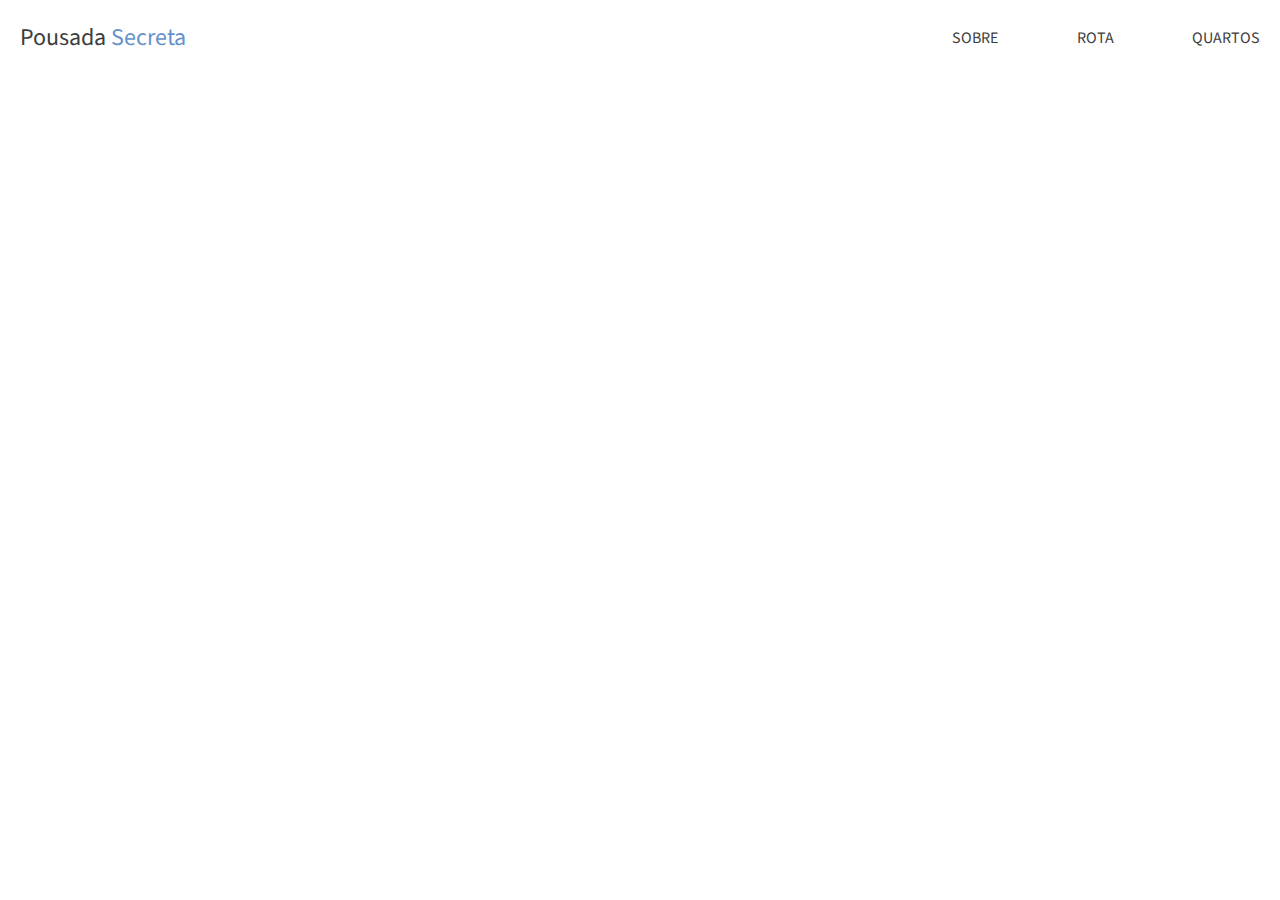
==== quartos.html @ d2c9845a "Inicio código quartos e CSS" ====
<!DOCTYPE html>
<html>

<head>
    <meta charset="UTF-8">
    <title>Quartos - Pousada Secreta</title>
    <link
    href="https://fonts.googleapis.com/css2?family=Source+Sans+Pro:ital,wght@0,200;0,300;0,400;0,600;0,700;0,900;1,200;1,300;1,400;1,600;1,700;1,900&display=swap"
    rel="stylesheet" />
    <link rel="stylesheet" href="./css/estilo.css" />
    <link rel="stylesheet" href="./css/estilo-quartos.css" />
</head>

<body>
    <div class="topo">
        <div class="container-topo limitar-secao">
            <div class="container-link-logotipo">
                <a href="index.html">Pousada <span>Secreta</span></a>
            </div>
            <div class="container-links">
                <a class="link-topo" href="#sobre">SOBRE</a>
                <a class="link-topo" href="#rota">ROTA</a>
                <a class="link-topo" href="quartos.html">QUARTOS</a>
            </div>
        </div>
    </div>

    
</body>
</html>
---- css/estilo.css ----
* {
    margin: 0;
    padding: 0;
    box-sizing: border-box;
    font-family: 'Source Sans Pro', sans-serif;
}

.limitar-secao {
    width: 100%;
    max-width: 1440px;
    margin: 0 auto;
}

/* Estilização topo */
.topo {
    width: 100%;
    position: fixed;
    background-color: #fff;
}

.container-topo {
    display: flex;
    align-items: center;
    justify-content: space-between;
    flex-wrap: wrap;
    gap: 30px;
    padding: 20px;
    color: #3d3d3d;
}

.container-link-logotipo {
    flex: 1 0 60%;
}

.container-link-logotipo a {
    font-size: 24px;
    text-decoration: none;
    color: #3d3d3d;
}

.container-link-logotipo span {
    color: #6592c9;
}

.container-links {
    flex: 1 0 150px;
    display: flex;
    justify-content: space-between;
}

.link-topo {
    text-decoration: none;
    color: #3d3d3d;
}


/* Estilização do conteúdo principal */

.banner {
    width: 100%;
    height: 100vh;
    padding: 0 20px;
    background-image: url(../assets/img-fundo.jpg);
    background-position: center;
    background-size: cover;

    display: flex;
    justify-content: center;
    align-items: center;
}

.container-titulo-site {
    display: flex;
    flex-direction: column;
    align-items: center;
    gap: 40px;
    padding: 40px 20px;
    font-size: 28px;
    color: #fff;
    background-color: #0a9077b3;
    border: 1px solid #fff;
    border-radius: 4px;
    text-align: center;
}

.secao-container {
    display: flex;
    flex-direction: column;
    gap: 60px;
    padding: 100px 20px;
    text-align: center;
}

.container-descricao {
    display: flex;
    flex-direction: column;
    gap: 20px;
}

.container-descricao h2 {
    font-size: 32px;
    font-weight: 500;
}

.container-quartos {
    display: flex;
    justify-content: space-between;
    gap: 40px;
    flex-wrap: wrap;
}

.quarto {
    flex: 1 0 250px;
    text-decoration: none;
    color: #3d3d3d;
    padding-bottom: 10px;
    border-bottom: 2px solid #00836a;
}

.quarto img {
    width: 100%;
    margin-bottom: 10px;
}

.quarto a {
    text-decoration: none;
    color: #333;
}

.secao-container h2 {
    font-size: 32px;
    font-weight: 500;
}

#rota {
    padding: 0px;
}



/* Estilização seção sobre */
.container-cards {
    max-width: 1024px;
    margin: 0 auto;
    display: flex;
    flex-wrap: wrap;
    justify-content: space-between;
    gap: 30px;
}

.card {
    flex: 1 0 350px;
    height: 130px;
    display: flex;
    align-items: center;
    justify-content: space-between;
    gap: 10px;
    text-align: left;
    background-color: #f1f1f1;
}

.container-card-descricao {
    width: 100%;
    height: 100%;
    padding: 0px 10px;
    display: flex;
    flex-direction: column;
    justify-content: center;
    gap: 10px;
}

.container-card-img {
    width: 30%;
    height: 100%;
}

.container-card-img img {
    width: 100%;
    height: 100%;
    object-fit: cover;
}


/* Estilização do rodapé */
.rodape {
    background-color: #49997d;
    color: #fff;
}

.container-info {
    padding: 20px;
    display: flex;
    flex-wrap: wrap;
    justify-content: space-between;
    gap: 30px;
}

.card-info-rodape {
    flex: 1 0 300px;
    display: flex;
    justify-content: center;
    align-items: center;    
}

.card-info-rodape h4 {
    font-size: 22px;
}

.card-info-rodape a {
    display: flex;
    align-items: center;
    color: #fff;
    text-decoration: none;
}

.card-info-rodape p {
    margin-left: 10px;
}

.card-info-rodape img {
    width: 40px;
    height: 40px;
}

.container-copyright {
    padding: 20px;
    font-weight: 600;
    text-align: center;
    border-top: 1px solid #3b7863;
}
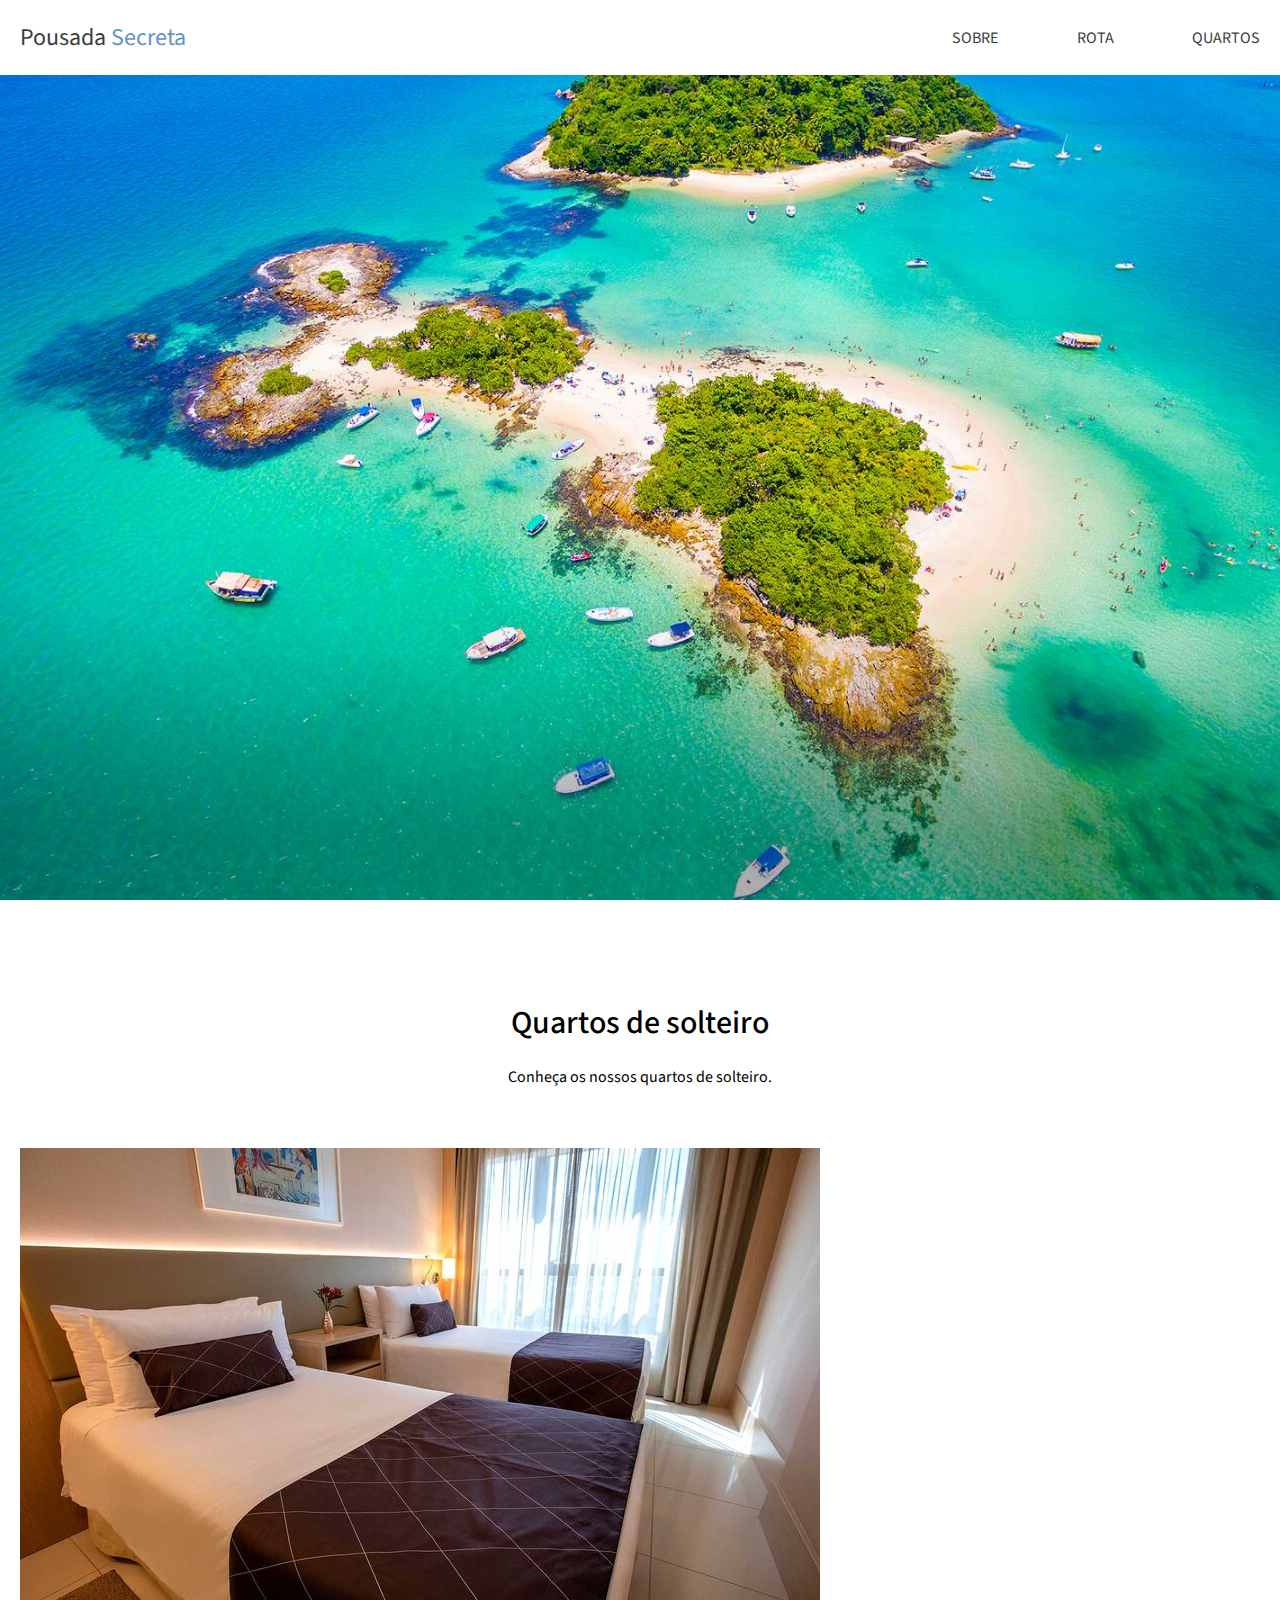
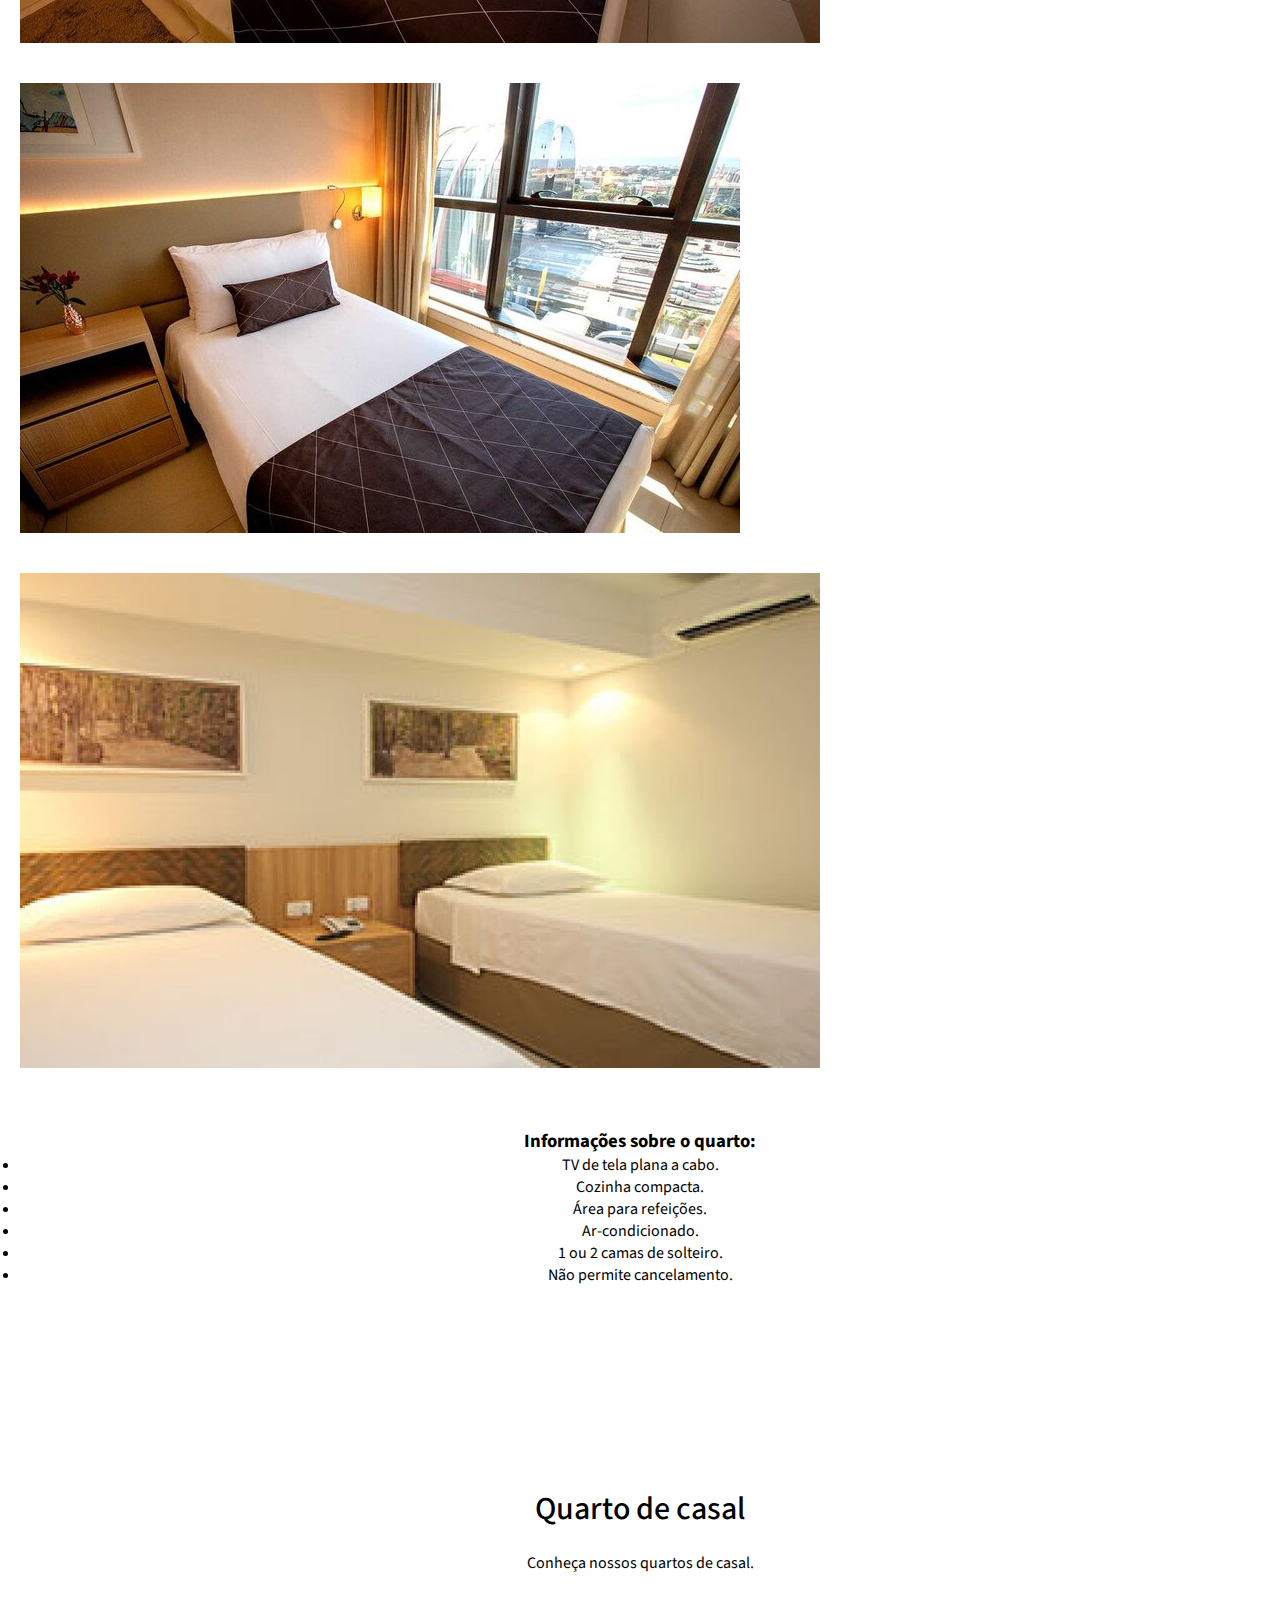
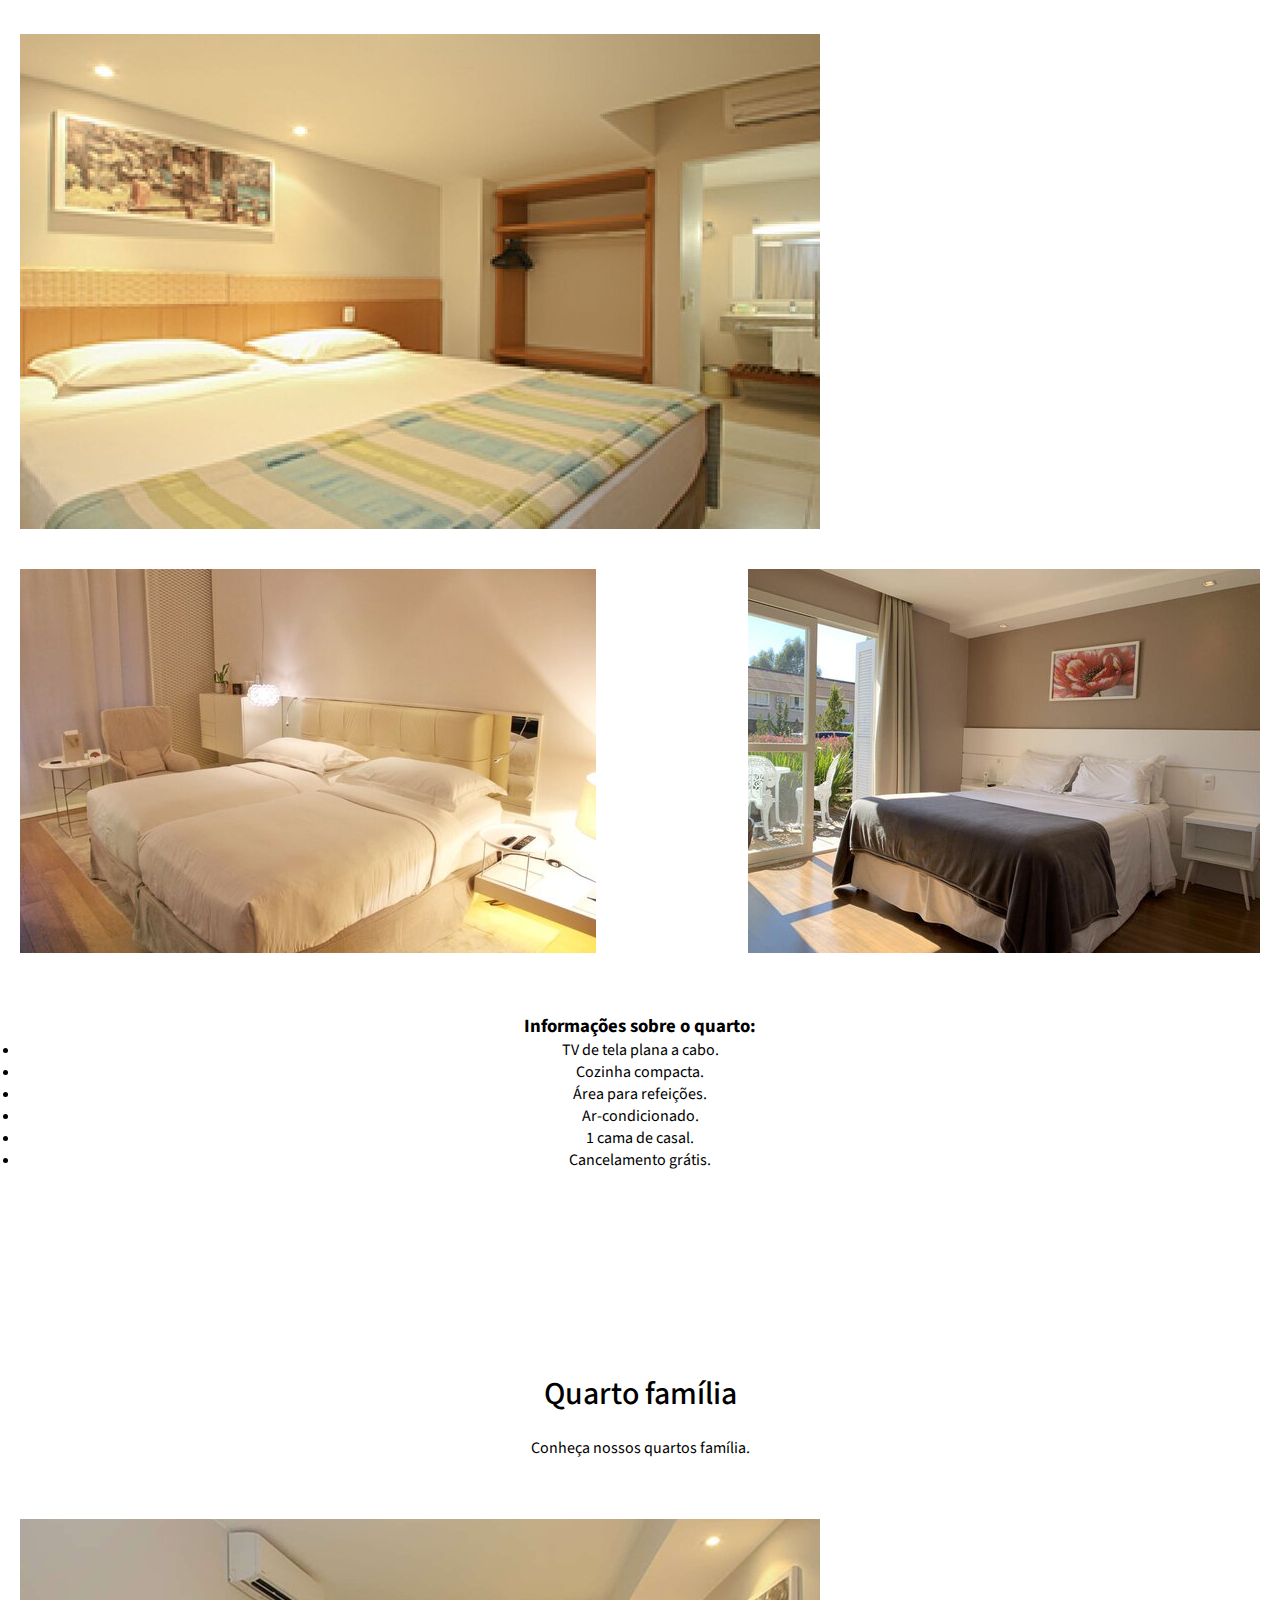
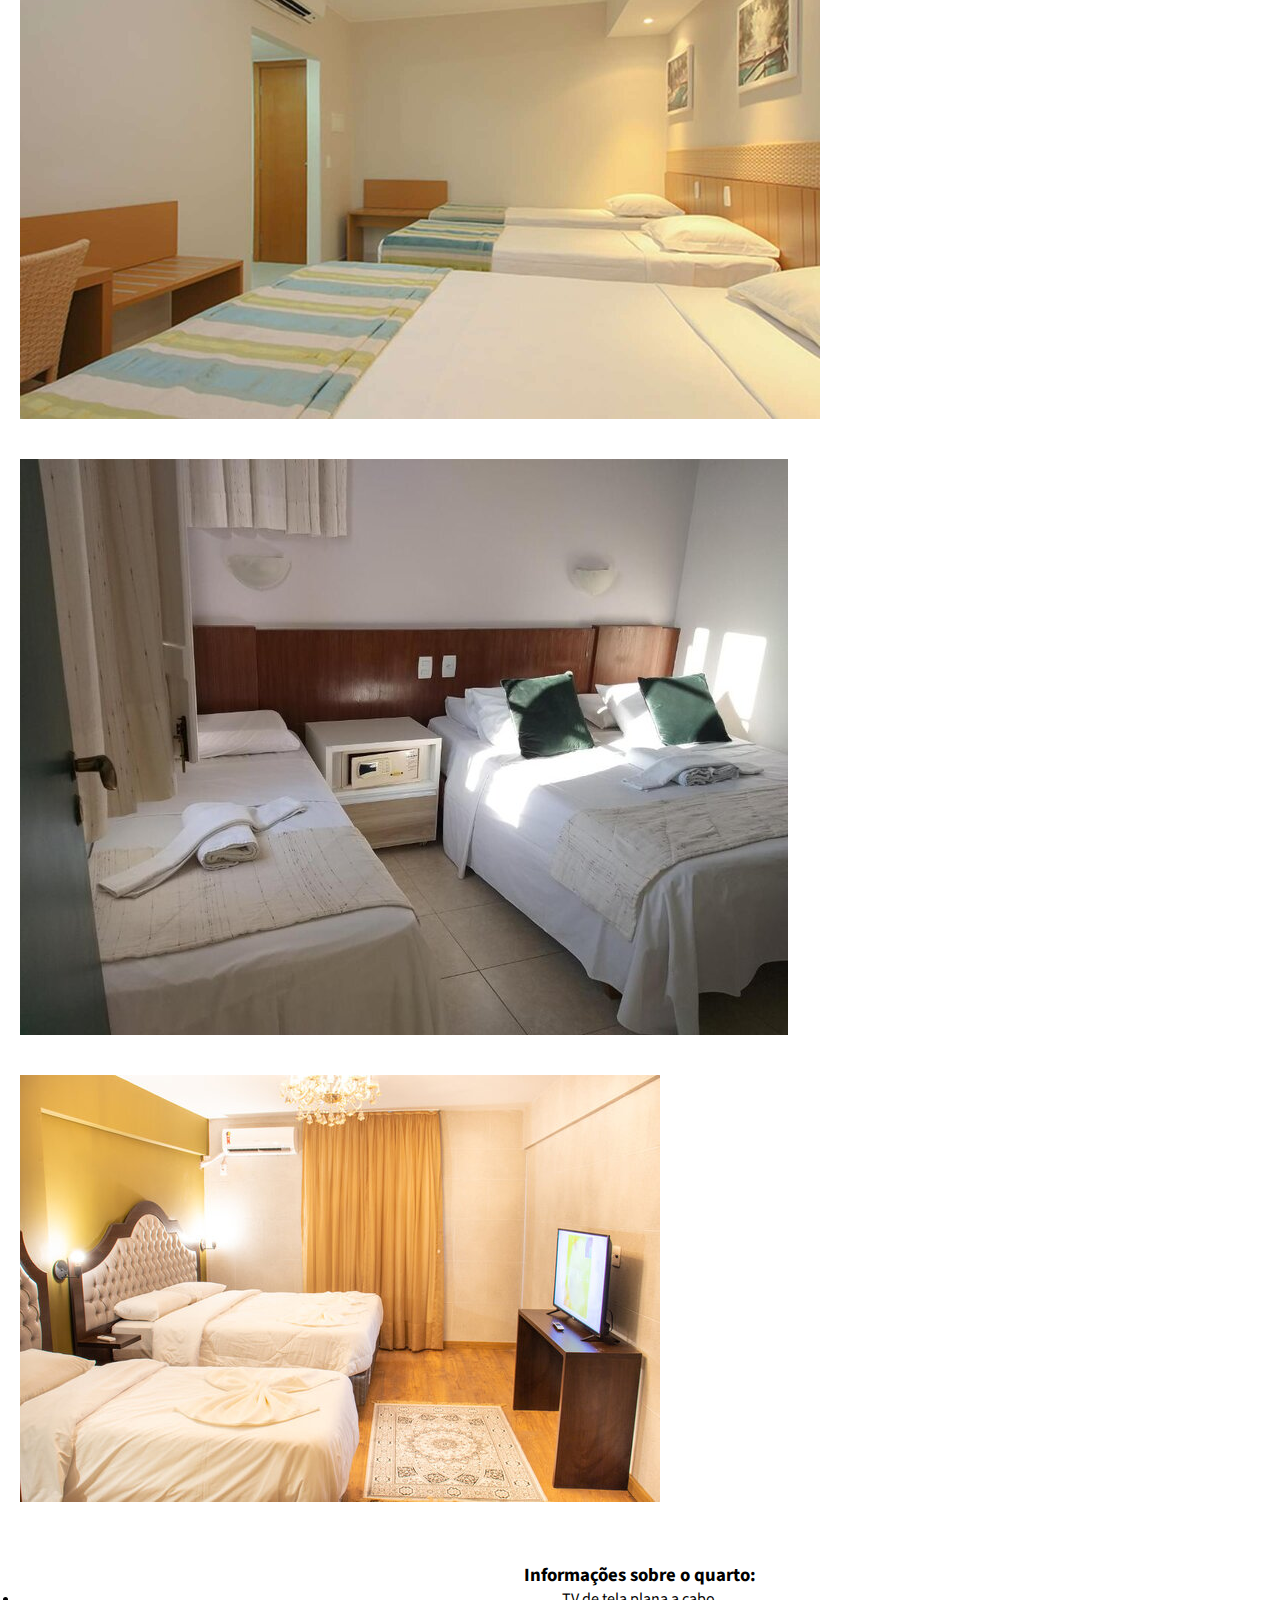
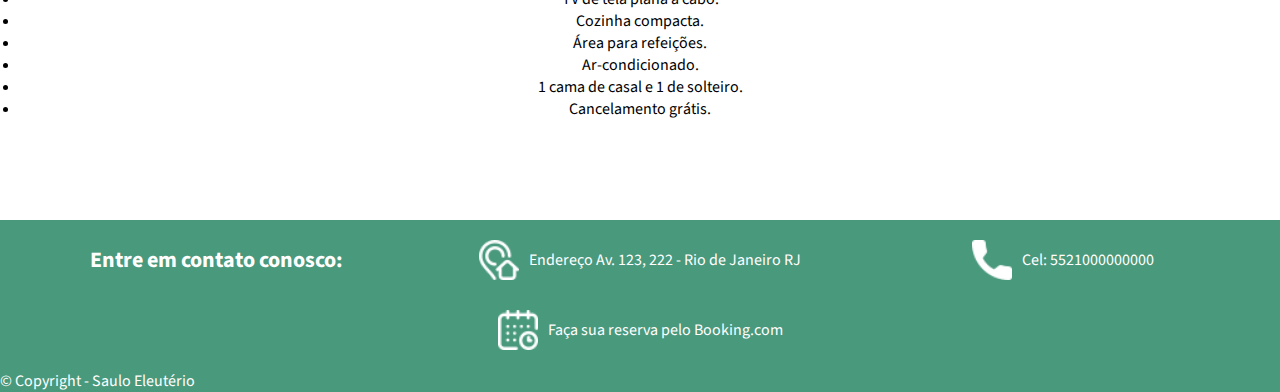
==== commit 25cba28f: "html final" ====
--- a/quartos.html
+++ b/quartos.html
@@ -25,6 +25,114 @@
         </div>
     </div>
 
+    <div class="conteudo-principal">
+        <div class="banner banner-quartos"></div>
     
+        <div id="solteiro" class="secao-container limitar-secao">
+          <div class="container-descricao">
+            <h2>Quartos de solteiro</h2>
+            <p>Conheça os nossos quartos de solteiro.</p>
+          </div>
+    
+          <div class="container-quartos">
+            <img src="assets/quarto-solteiro1.jpg" alt="Quarto de solteiro 1" title="Quarto de solteiro 1"/>
+            <img src="assets/quarto-solteiro2.jpg" alt="Quarto de solteiro 2" title="Quarto de solteiro 2"/>
+            <img src="assets/quarto-solteiro3.jpg" alt="Quarto de solteiro 3" title="Quarto de solteiro 3"/>
+          </div>
+    
+          <div class="container-informacoes">
+            <h3>Informações sobre o quarto:</h3>
+            <ul class="lista-informacoes">
+              <li>TV de tela plana a cabo.</li>
+              <li>Cozinha compacta.</li>
+              <li>Área para refeições.</li>
+              <li>Ar-condicionado.</li>
+              <li>1 ou 2 camas de solteiro.</li>
+              <li>Não permite cancelamento.</li>
+            </ul>
+          </div>
+        </div>
+    
+        <div id="casal" class="secao-container limitar-secao">
+          <div class="container-descricao">
+            <h2>Quarto de casal</h2>
+            <p>Conheça nossos quartos de casal.</p>
+          </div>
+    
+          <div class="container-quartos">
+            <img src="assets/quarto-casal1.jpg" alt="Quarto de casal 1" title="Quarto de casal 1"/>
+            <img src="assets/quarto-casal2.jpg" alt="Quarto de casal 2" title="Quarto de casal 2"/>
+            <img src="assets/quarto-casal3.jpg" alt="Quarto de casal 3" title="Quarto de casal 3"/>
+          </div>
+    
+          <div class="container-informacoes">
+            <h3>Informações sobre o quarto:</h3>
+            <ul class="lista-informacoes">
+              <li>TV de tela plana a cabo.</li>
+              <li>Cozinha compacta.</li>
+              <li>Área para refeições.</li>
+              <li>Ar-condicionado.</li>
+              <li>1 cama de casal.</li>
+              <li>Cancelamento grátis.</li>
+            </ul>
+          </div>
+        </div>
+    
+        <div id="familia" class="secao-container limitar-secao">
+          <div class="container-descricao">
+            <h2>Quarto família</h2>
+            <p>Conheça nossos quartos família.</p>
+          </div>
+    
+          <div class="container-quartos">
+            <img src="assets/quarto-familia1.jpg" alt="Quarto família 1" title="Quarto família 1"/>
+            <img src="assets/quarto-familia2.jpg" alt="Quarto família 2" title="Quarto família 2"/>
+            <img src="assets/quarto-familia3.jpg" alt="Quarto família 3" title="Quarto família 3"/>
+          </div>
+    
+          <div class="container-informacoes">
+            <h3>Informações sobre o quarto:</h3>
+            <ul class="lista-informacoes">
+              <li>TV de tela plana a cabo.</li>
+              <li>Cozinha compacta.</li>
+              <li>Área para refeições.</li>
+              <li>Ar-condicionado.</li>
+              <li>1 cama de casal e 1 de solteiro.</li>
+              <li>Cancelamento grátis.</li>
+            </ul>
+          </div>
+        </div>
+      </div>
+    
+      <div class="rodape">
+        <div class="container-info limitar-secao">
+          <div class="card-info-rodape">
+            <h4>Entre em contato conosco:</h4>
+          </div>
+    
+          <div class="card-info-rodape">
+            <a target="_blank" href="https://goo.gl/maps/wPAS58QxiTopxK6w7">
+              <img src="assets/icones/endereco.png" alt="Ícone endereco" title="Ícone endereco" />
+              <p>Endereço Av. 123, 222 - Rio de Janeiro RJ</p>
+            </a>
+          </div>
+    
+          <div class="card-info-rodape">
+            <img src="assets/icones/telefone.png" alt="Ícone telefone" title="Ícone telefone" />
+            <p>Cel: 5521000000000</p>
+          </div>
+    
+          <div class="card-info-rodape">
+            <a target="_blank"
+              href="https://www.booking.com/searchresults.pt-br.html?aid=375635;label=msn-wLZ0m4wRNI00wFHQAaaO3w-79920787059858%3Atikwd-79920803013016%3Aaud-808219487%3Aloc-20%3Aneo%3Amte%3Adec%3Aqsbooking;sid=9ca5cbe6c9db71b34b98c0738ea780f4;dest_id=-666610;dest_type=city&">
+              <img src="assets/icones/calendario.png" alt="Ícone calendario" title="Ícone calendario" />
+              <p>Faça sua reserva pelo Booking.com</p>
+            </a>
+          </div>
+    
+        </div>
+        <div class="container-copright">© Copyright - Saulo Eleutério</div>
+      </div>
 </body>
+    
 </html>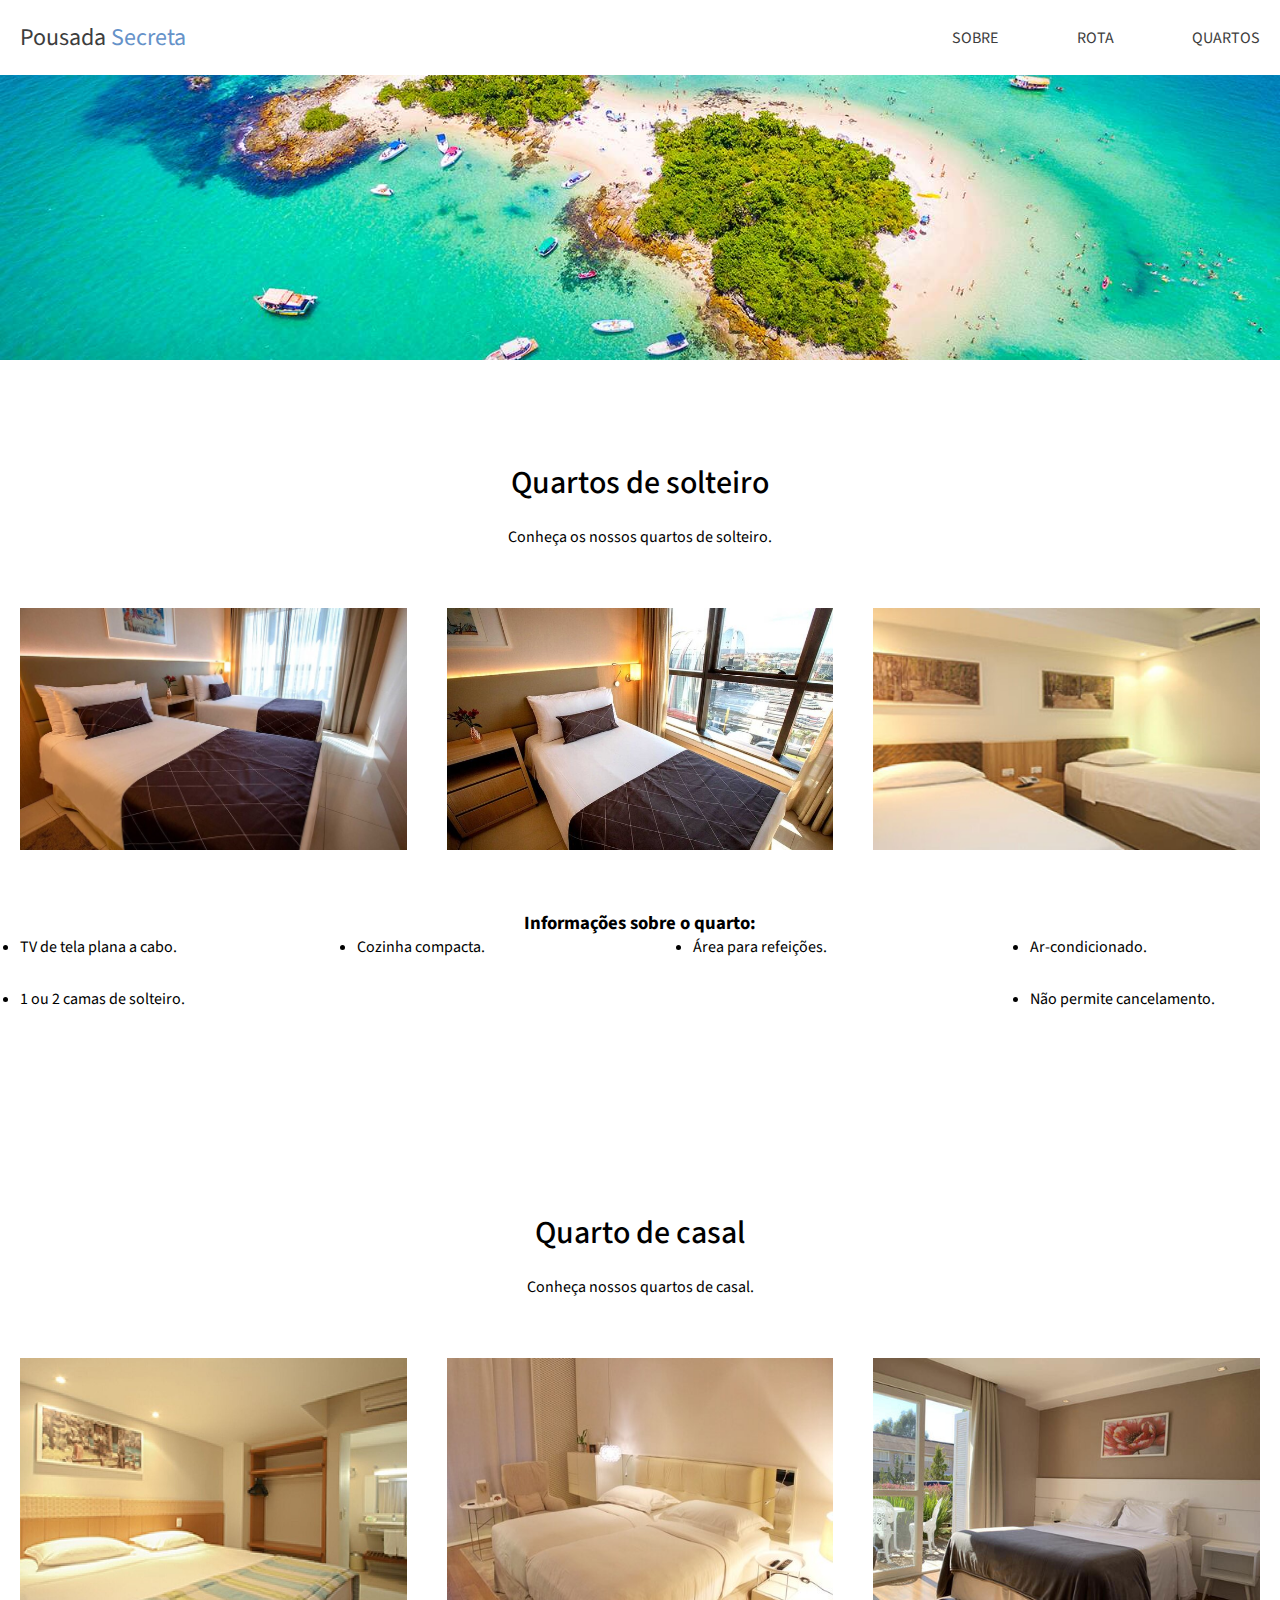
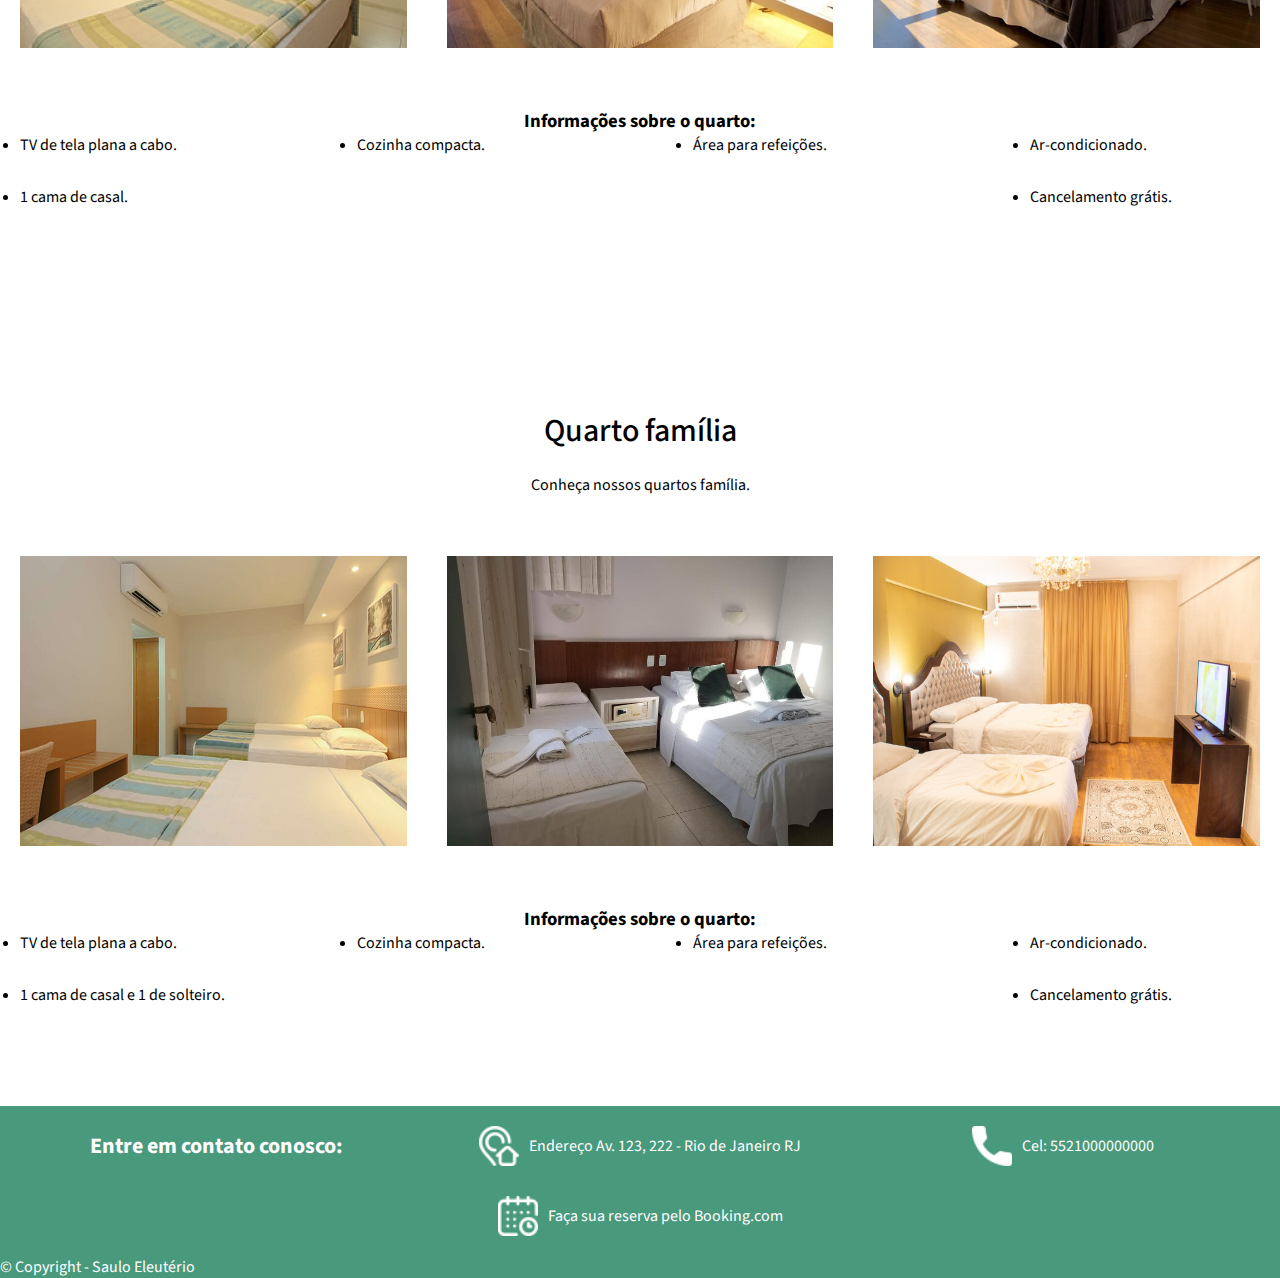
==== commit 6e0897e7: "final" ====
--- a/quartos.html
+++ b/quartos.html
@@ -18,8 +18,8 @@
                 <a href="index.html">Pousada <span>Secreta</span></a>
             </div>
             <div class="container-links">
-                <a class="link-topo" href="#sobre">SOBRE</a>
-                <a class="link-topo" href="#rota">ROTA</a>
+                <a class="link-topo" href="index.html#sobre">SOBRE</a>
+                <a class="link-topo" href="index.html#rota">ROTA</a>
                 <a class="link-topo" href="quartos.html">QUARTOS</a>
             </div>
         </div>
--- a/css/estilo-quartos.css
+++ b/css/estilo-quartos.css
@@ -0,0 +1,30 @@
+.banner-quartos {
+    height: 40vh;
+}
+
+.container-quartos img {
+    width: 350px;
+    flex-grow: 1;
+}
+
+.container-informacaoes {
+    max-width: 1024px;
+    margin: 0 auto;
+    display: flex;
+    flex-direction: column;
+    gap: 40px;
+    align-items: center;
+}
+
+.lista-informacoes {
+    display: flex;
+    align-items: center;
+    justify-content: space-between;
+    gap: 30px;
+    flex-wrap: wrap;
+}
+
+.lista-informacoes li {
+    width: 230px;
+    text-align: left;
+}